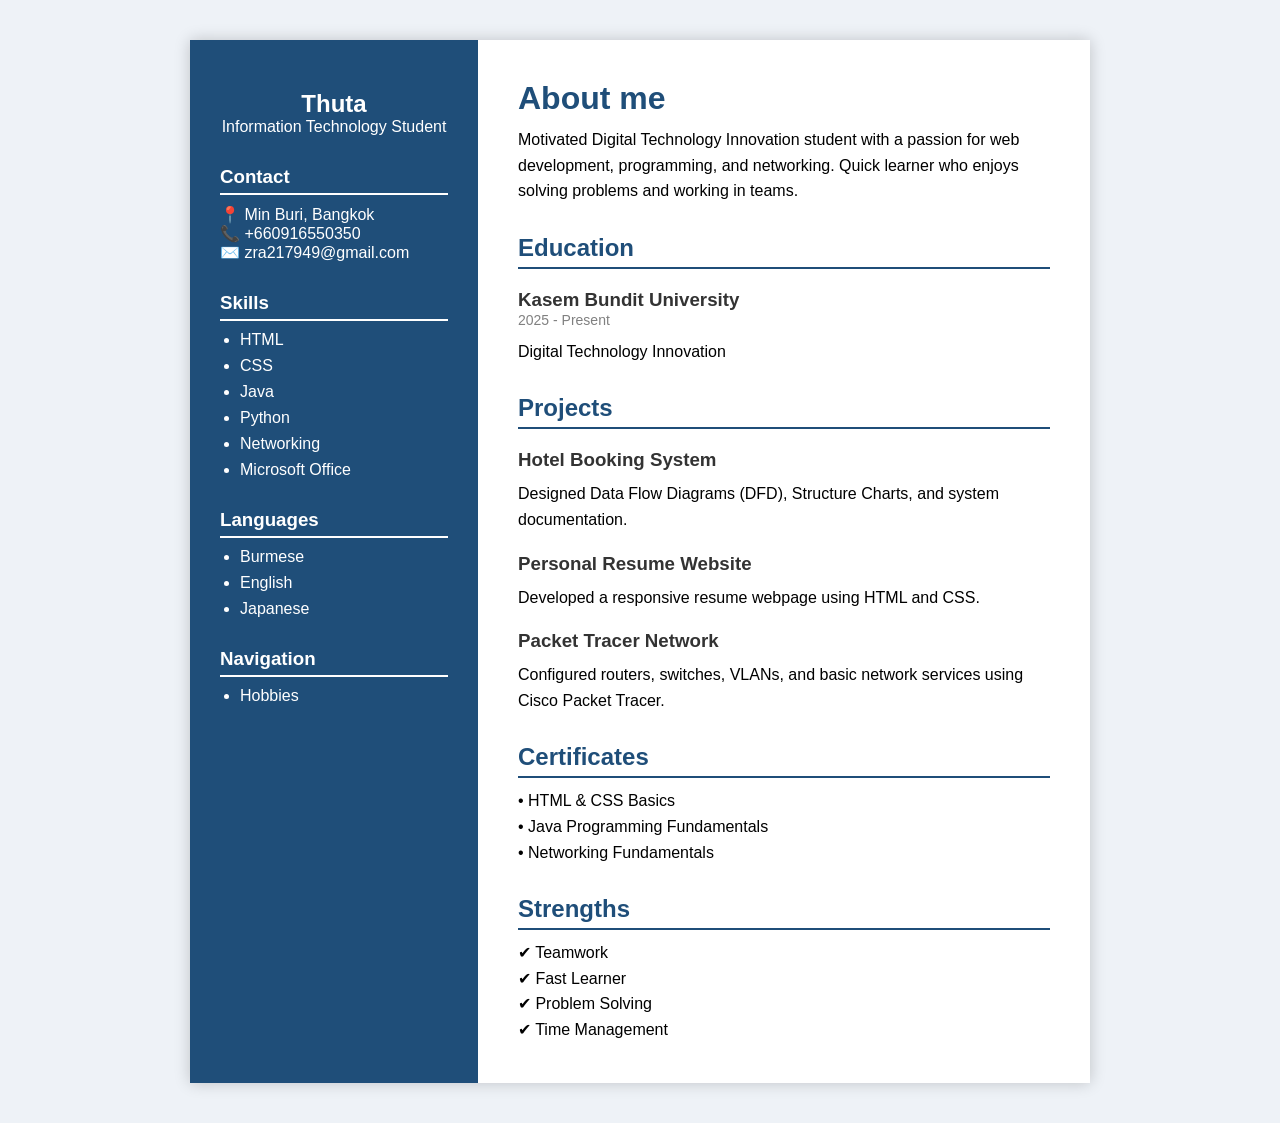
==== index.html @ bf0e8bc6 "Rename Resume.html to index.html" ====
<!DOCTYPE html>
<html lang="en"><head><meta http-equiv="Content-Type" content="text/html; charset=UTF-8">

<meta name="viewport" content="width=device-width, initial-scale=1.0">
<title>My Resume</title>
<link rel="stylesheet" href="style.css">

</head>

<body>

<div class="resume">

<div class="left">

<h2>Thuta</h2>

<p style="text-align:center;">Information Technology Student</p>

<h3>Contact</h3>

<p>📍 Min Buri, Bangkok</p>
<p>📞 +660916550350</p>
<p>✉️ zra217949@gmail.com</p>

<h3>Skills</h3>

<ul>
<li>HTML</li>
<li>CSS</li>
<li>Java</li>
<li>Python</li>
<li>Networking</li>
<li>Microsoft Office</li>
</ul>

<h3>Languages</h3>

<ul>
<li>Burmese</li>
<li>English</li>
<li>Japanese</li>
</ul>

<h3>Navigation</h3>

<ul>
    <li><a href="Hobby.html">Hobbies</a></li>
</ul>





</div>

<div class="right">

<h1>About me</h1>

<p>
Motivated Digital Technology  Innovation student with a passion for web development,
programming, and networking. Quick learner who enjoys solving problems and
working in teams.
</p>

<h2>Education</h2>

<div class="job">
<h3>Kasem Bundit University</h3>
<span>2025 - Present</span>

<p>Digital Technology Innovation
</p>
</div>

<h2>Projects</h2>

<div class="job">
<h3>Hotel Booking System</h3>

<p>
Designed Data Flow Diagrams (DFD), Structure Charts, and system documentation.
</p>
</div>

<div class="job">
<h3>Personal Resume Website</h3>

<p>
Developed a responsive resume webpage using HTML and CSS.
</p>
</div>

<div class="job">
<h3>Packet Tracer Network</h3>

<p>
Configured routers, switches, VLANs, and basic network services using Cisco Packet Tracer.
</p>
</div>

<h2>Certificates</h2>

<p>
• HTML &amp; CSS Basics<br>
• Java Programming Fundamentals<br>
• Networking Fundamentals
</p>

<h2>Strengths</h2>

<p>
✔ Teamwork<br>
✔ Fast Learner<br>
✔ Problem Solving<br>
✔ Time Management
</p>





</div>

</div>


</body></html>
---- style.css ----
*{
    margin:0;
    padding:0;
    box-sizing:border-box;
    font-family:Arial, Helvetica, sans-serif;
}

body{
    background:#eef2f7;
    padding:40px;
}

.resume{
    width:900px;
    margin:auto;
    display:flex;
    background:white;
    box-shadow:0 0 15px rgba(0,0,0,.2);
}

.left{
    width:32%;
    background:#1f4e79;
    color:white;
    padding:30px;
}

.left h2{
    margin-top:20px;
    text-align:center;
}

.left h3{
    margin-top:30px;
    margin-bottom:10px;
    border-bottom:2px solid white;
    padding-bottom:5px;
}

.left ul{
    margin-left:20px;
}

.left li{
    margin:8px 0;
}

.left a{
	color: white;
    text-decoration:none;
}

.left a:hover{
    text-decoration:underline;
}

.right{
    width:68%;
    padding:40px;
}

.right h1{
    color:#1f4e79;
    margin-bottom:10px;
}

.right h2{
    color:#1f4e79;
    margin-top:30px;
    border-bottom:2px solid #1f4e79;
    padding-bottom:5px;
}

.right p{
    margin-top:10px;
    line-height:1.6;
}

.job{
    margin-top:20px;
}

.job h3{
    color:#333;
}

.job span{
    color:gray;
    font-size:14px;
}
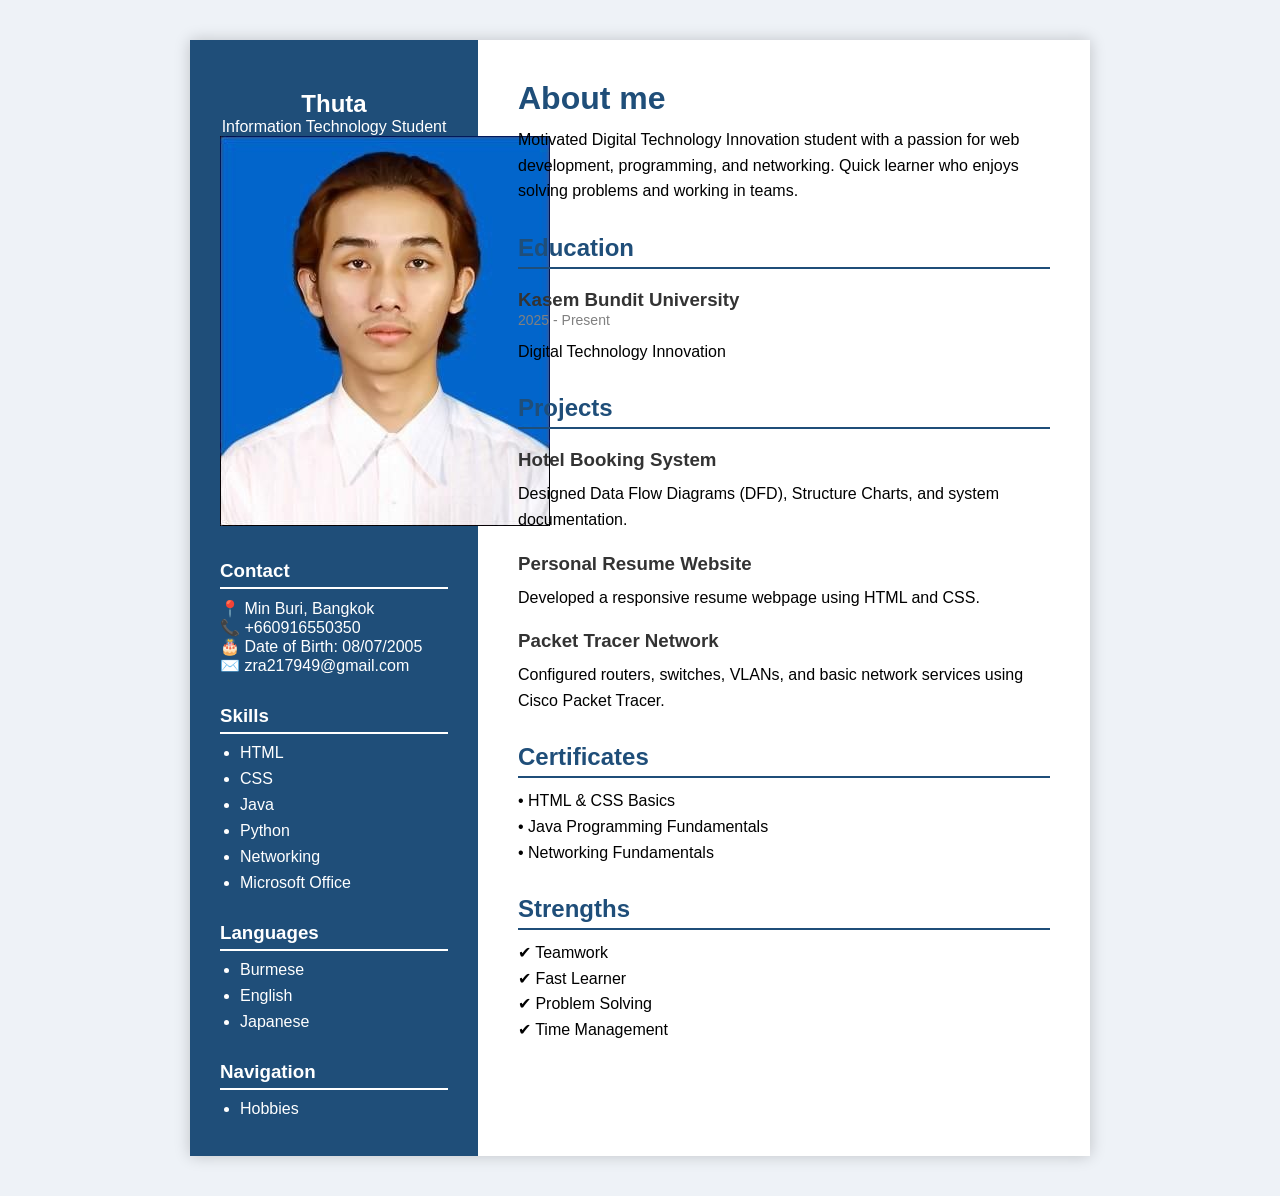
==== commit 0365eea0: "Update index.html" ====
--- a/index.html
+++ b/index.html
@@ -4,6 +4,7 @@
 <meta name="viewport" content="width=device-width, initial-scale=1.0">
 <title>My Resume</title>
 <link rel="stylesheet" href="style.css">
+<link rel="manifest" href="manifest.json">
 
 </head>
 
@@ -17,10 +18,13 @@
 
 <p style="text-align:center;">Information Technology Student</p>
 
+<img src="profile.jpg" alt="My Profile Photo" class="profile-photo">
+    
 <h3>Contact</h3>
 
 <p>📍 Min Buri, Bangkok</p>
 <p>📞 +660916550350</p>
+<p>🎂 Date of Birth: 08/07/2005</p>
 <p>✉️ zra217949@gmail.com</p>
 
 <h3>Skills</h3>
@@ -125,5 +129,11 @@
 
 </div>
 
-
+<script type="text/javascript">
+    if ('serviceWorker' in navigator) {
+        navigator.serviceWorker.register('/DTI224/service-worker.js')
+            .then(() => console.log("Service worker registered"))
+            .catch((error) => console.log("Service worker failed", error));
+    }
+</script>
 </body></html>
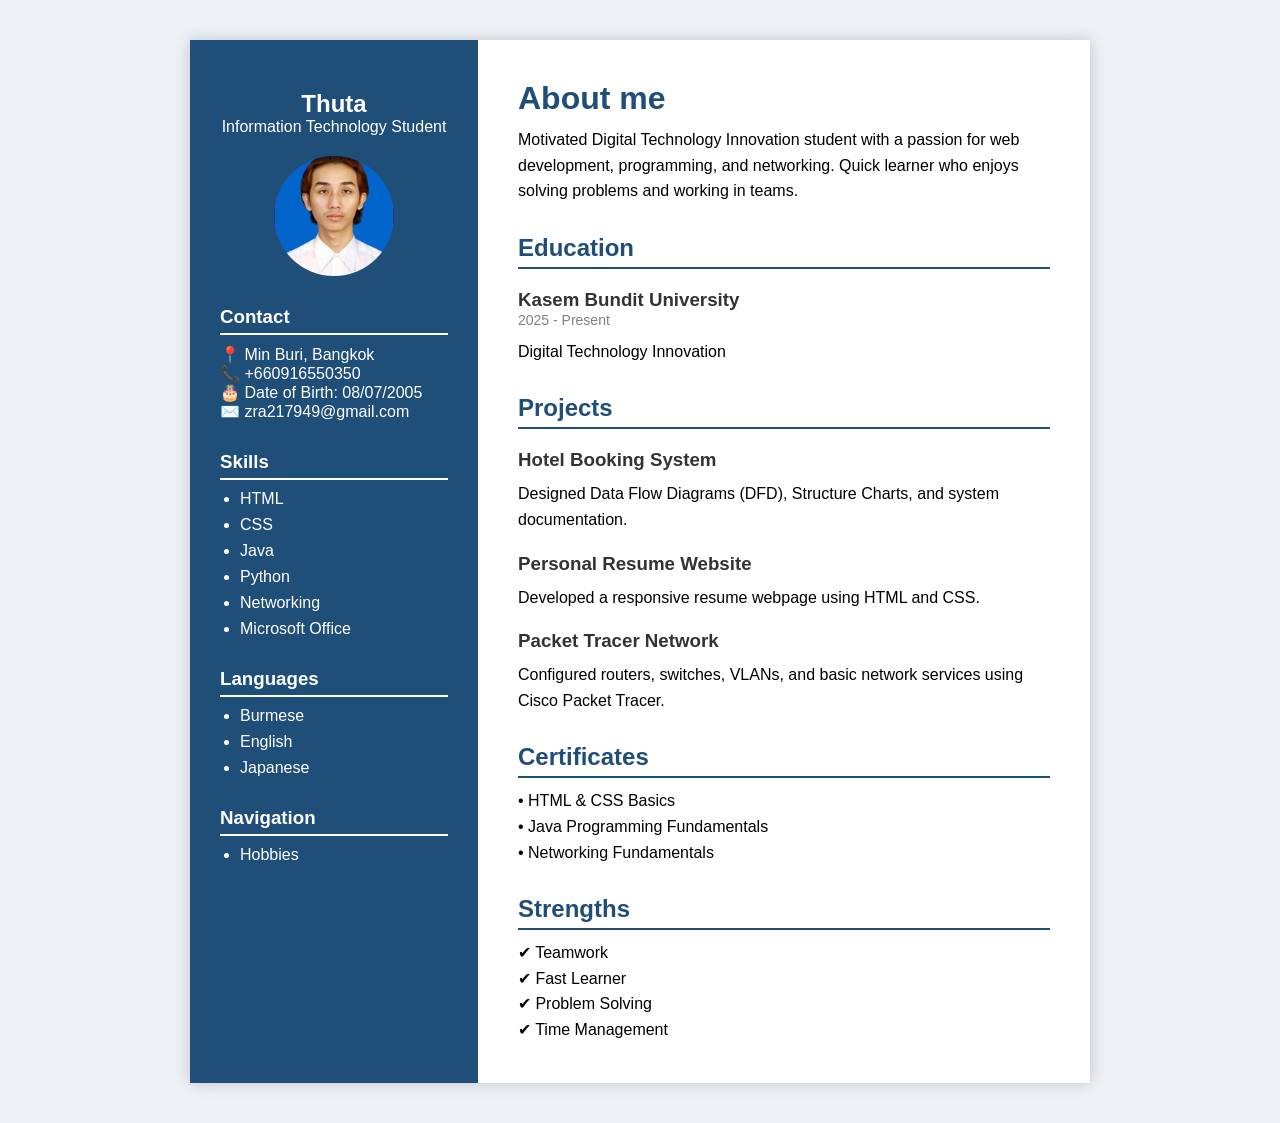
==== commit c93a498f: "Update index.html" ====
--- a/index.html
+++ b/index.html
@@ -18,7 +18,7 @@
 
 <p style="text-align:center;">Information Technology Student</p>
 
-<img src="profile.jpg" alt="My Profile Photo" class="profile-photo">
+<img src="profile.jpg?v=2" alt="My Profile Photo" class="profile-photo">
     
 <h3>Contact</h3>
 
--- a/style.css
+++ b/style.css
@@ -8,6 +8,15 @@
 body{
     background:#eef2f7;
     padding:40px;
+}
+
+.profile-photo {
+    width: 120px;
+    height: 120px;
+    border-radius: 50%;
+    object-fit: cover;
+    display: block;
+    margin: 20px auto;
 }
 
 .resume{
@@ -87,4 +96,4 @@
 .job span{
     color:gray;
     font-size:14px;
-}+}
